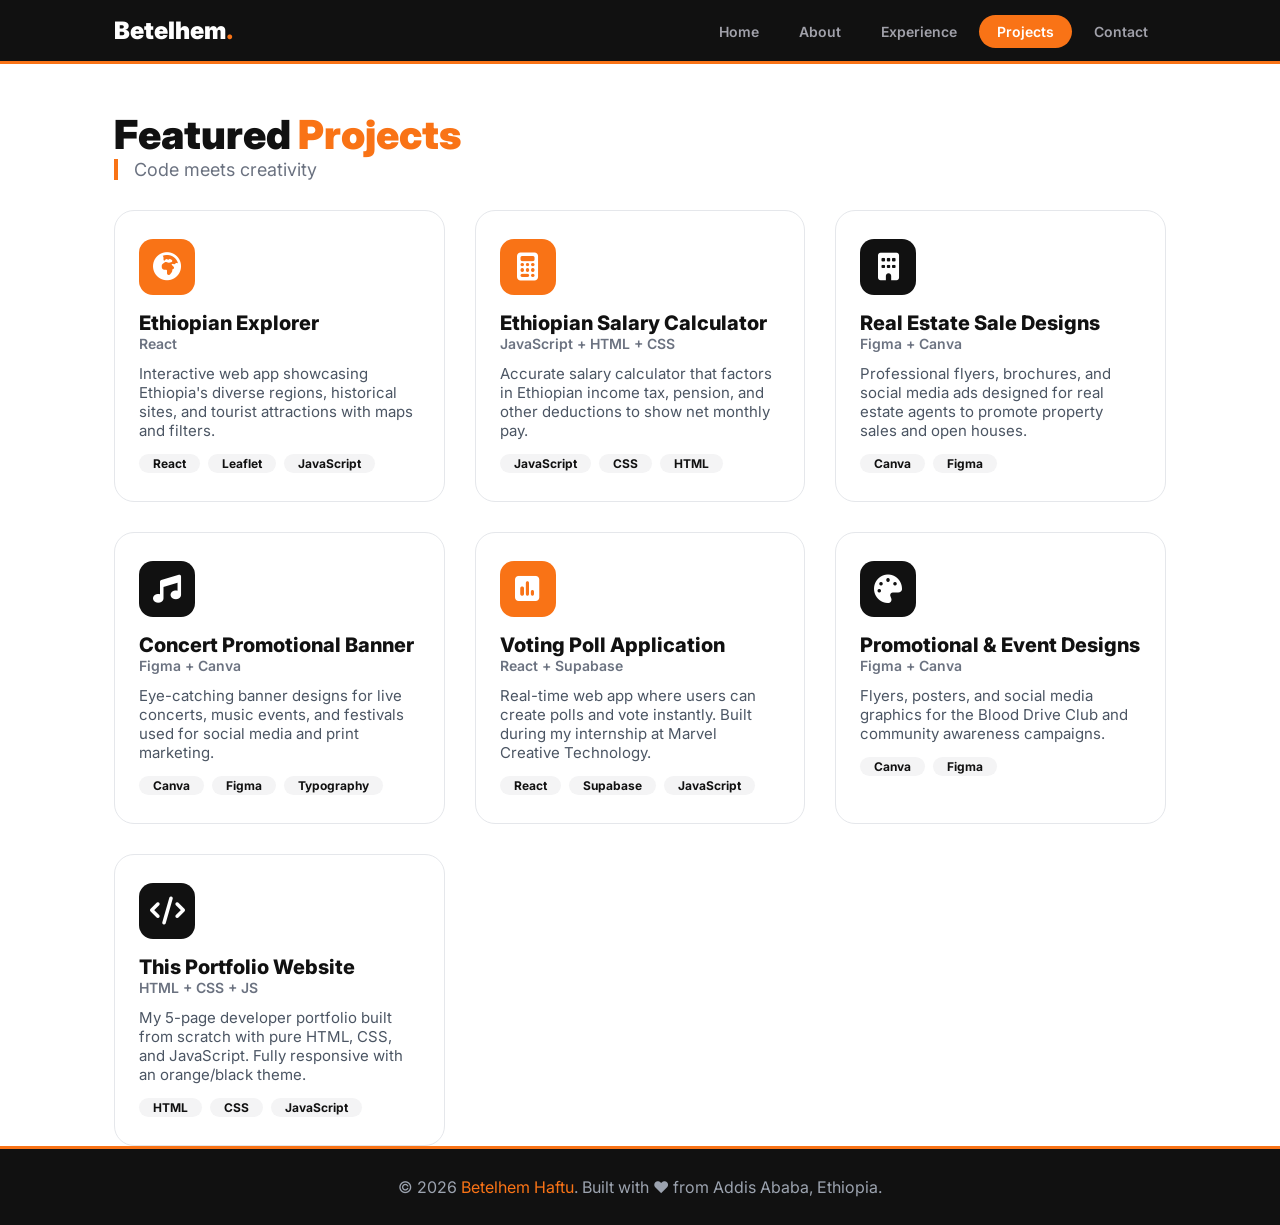
==== projects.html @ 637dbca3 "Add files via upload" ====
<!DOCTYPE html>
<html lang="en">
<head>
    <meta charset="UTF-8">
    <meta name="viewport" content="width=device-width, initial-scale=1.0">
    <title>Betelhem Haftu | Projects</title>
    <link rel="stylesheet" href="https://cdnjs.cloudflare.com/ajax/libs/font-awesome/6.5.0/css/all.min.css">
    <link href="https://fonts.googleapis.com/css2?family=Inter:wght@400;600;700;800;900&display=swap" rel="stylesheet">
    <link rel="stylesheet" href="style.css">
</head>
<body>

    <!-- ===== NAVIGATION ===== -->
    <nav class="navbar">
        <div class="container">
            <div class="logo">Betelhem<span>.</span></div>
            <ul class="nav-links">
                <li><a href="index.html">Home</a></li>
                <li><a href="about.html">About</a></li>
                <li><a href="experience.html">Experience</a></li>
                <li><a href="projects.html">Projects</a></li>
                <li><a href="contact.html">Contact</a></li>
            </ul>
        </div>
    </nav>

    <!-- ===== PROJECTS PAGE ===== -->
    <section>
        <div class="container">
            <div class="page-header">
                <h2>Featured <span>Projects</span></h2>
                <div class="subtitle">Code meets creativity</div>
            </div>

            <div class="card-grid">

                <!-- Project 1: Ethiopian Explorer -->
                <div class="card">
                    <div class="icon orange"><i class="fas fa-globe-africa"></i></div>
                    <h3>Ethiopian Explorer</h3>
                    <div class="meta">React</div>
                    <p>Interactive web app showcasing Ethiopia's diverse regions, historical sites, and tourist attractions with maps and filters.</p>
                    <div class="tags">
                        <span>React</span>
                        <span>Leaflet</span>
                        <span>JavaScript</span>
                    </div>
                </div>

                <!-- Project 2: Ethiopian Salary Calculator -->
                <div class="card">
                    <div class="icon orange"><i class="fas fa-calculator"></i></div>
                    <h3>Ethiopian Salary Calculator</h3>
                    <div class="meta">JavaScript + HTML + CSS</div>
                    <p>Accurate salary calculator that factors in Ethiopian income tax, pension, and other deductions to show net monthly pay.</p>
                    <div class="tags">
                        <span>JavaScript</span>
                        <span>CSS</span>
                        <span>HTML</span>
                    </div>
                </div>

                <!-- Project 3: Real Estate Sale Designs -->
                <div class="card">
                    <div class="icon"><i class="fas fa-building"></i></div>
                    <h3>Real Estate Sale Designs</h3>
                    <div class="meta">Figma + Canva</div>
                    <p>Professional flyers, brochures, and social media ads designed for real estate agents to promote property sales and open houses.</p>
                    <div class="tags">
                        <span>Canva</span>
                        <span>Figma</span>
                    </div>
                </div>

                <!-- Project 4: Concert Promotional Banner -->
                <div class="card">
                    <div class="icon"><i class="fas fa-music"></i></div>
                    <h3>Concert Promotional Banner</h3>
                    <div class="meta">Figma + Canva</div>
                    <p>Eye-catching banner designs for live concerts, music events, and festivals used for social media and print marketing.</p>
                    <div class="tags">
                        <span>Canva</span>
                        <span>Figma</span>
                        <span>Typography</span>
                    </div>
                </div>

                <!-- Project 5: Voting Poll App -->
                <div class="card">
                    <div class="icon orange"><i class="fas fa-poll"></i></div>
                    <h3>Voting Poll Application</h3>
                    <div class="meta">React + Supabase</div>
                    <p>Real-time web app where users can create polls and vote instantly. Built during my internship at Marvel Creative Technology.</p>
                    <div class="tags">
                        <span>React</span>
                        <span>Supabase</span>
                        <span>JavaScript</span>
                    </div>
                </div>

                <!-- Project 6: Promotional & Event Designs -->
                <div class="card">
                    <div class="icon"><i class="fas fa-palette"></i></div>
                    <h3>Promotional &amp; Event Designs</h3>
                    <div class="meta">Figma + Canva
                    </div>
                    <p>Flyers, posters, and social media graphics for the Blood Drive Club and community awareness campaigns.</p>
                    <div class="tags">
                        <span>Canva</span>
                        <span>Figma</span>
                    </div>
                </div>

                <!-- Project 7: This Portfolio Website -->
                <div class="card">
                    <div class="icon"><i class="fas fa-code"></i></div>
                    <h3>This Portfolio Website</h3>
                    <div class="meta">HTML + CSS + JS</div>
                    <p>My 5-page developer portfolio built from scratch with pure HTML, CSS, and JavaScript. Fully responsive with an orange/black theme.</p>
                    <div class="tags">
                        <span>HTML</span>
                        <span>CSS</span>
                        <span>JavaScript</span>
                    </div>
                </div>

            </div>
        </div>
    </section>

    <!-- ===== FOOTER ===== -->
    <footer class="footer">
        <div class="container">
            © 2026 <span>Betelhem Haftu</span>. Built with ❤️ from Addis Ababa, Ethiopia.
        </div>
    </footer>

    <script src="script.js"></script>
</body>
</html>
---- style.css ----
/* ============================================
   style.css - Orange, Black, White Theme
   ============================================ */

:root {
    --orange: #F97316;
    --orange-dark: #EA580C;
    --orange-light: #FFEDD5;
    --black: #111111;
    --white: #FFFFFF;
    --gray-text: #6B7280;
}

* {
    margin: 0;
    padding: 0;
    box-sizing: border-box;
}

body {
    font-family: 'Inter', sans-serif;
    background: var(--white);
    color: var(--black);
    padding-top: 80px;
    min-height: 100vh;
    display: flex;
    flex-direction: column;
}

.container {
    max-width: 1100px;
    margin: 0 auto;
    padding: 0 24px;
}

a {
    text-decoration: none;
}

/* ===== NAVIGATION ===== */
.navbar {
    position: fixed;
    top: 0;
    left: 0;
    width: 100%;
    background: var(--black);
    padding: 16px 0;
    z-index: 999;
    border-bottom: 3px solid var(--orange);
}

.navbar .container {
    display: flex;
    justify-content: space-between;
    align-items: center;
    flex-wrap: wrap;
}

.logo {
    color: var(--white);
    font-size: 24px;
    font-weight: 900;
}
.logo span {
    color: var(--orange);
}

.nav-links {
    display: flex;
    gap: 4px;
    list-style: none;
    flex-wrap: wrap;
}

.nav-links a {
    color: #A1A1AA;
    font-weight: 600;
    font-size: 14px;
    padding: 8px 18px;
    border-radius: 30px;
    transition: 0.3s;
}

.nav-links a:hover {
    color: var(--white);
    background: #2A2A2A;
}

.nav-links a.active {
    color: var(--white);
    background: var(--orange);
}

/* ===== PAGE HEADERS ===== */
.page-header {
    padding: 30px 0 20px;
}
.page-header h2 {
    font-size: 40px;
    font-weight: 900;
}
.page-header h2 span {
    color: var(--orange);
}
.page-header .subtitle {
    color: var(--gray-text);
    font-size: 18px;
    border-left: 4px solid var(--orange);
    padding-left: 16px;
}

/* ===== HOME HERO ===== */
.hero {
    min-height: 60vh;
    display: flex;
    align-items: center;
}
.hero .badge {
    display: inline-block;
    background: var(--orange-light);
    color: var(--orange-dark);
    font-weight: 700;
    font-size: 13px;
    padding: 4px 18px;
    border-radius: 30px;
    letter-spacing: 2px;
    margin-bottom: 16px;
}
.hero h1 {
    font-size: 54px;
    font-weight: 900;
    line-height: 1.1;
}
.hero h1 span {
    color: var(--orange);
}
.hero .bio {
    font-size: 18px;
    color: var(--gray-text);
    max-width: 550px;
    margin: 20px 0 32px;
}

.btn-primary {
    background: var(--orange);
    color: var(--white);
    padding: 14px 36px;
    border-radius: 40px;
    font-weight: 700;
    display: inline-block;
    transition: 0.3s;
}
.btn-primary:hover {
    background: var(--orange-dark);
    transform: scale(1.04);
}

.btn-secondary {
    background: transparent;
    color: var(--black);
    padding: 14px 36px;
    border-radius: 40px;
    font-weight: 700;
    display: inline-block;
    border: 2px solid var(--black);
    margin-left: 12px;
}
.btn-secondary:hover {
    background: var(--black);
    color: var(--white);
}

.tech-strip {
    display: flex;
    gap: 28px;
    font-size: 38px;
    color: #9CA3AF;
    margin-top: 40px;
    flex-wrap: wrap;
}
.tech-strip i:hover {
    color: var(--orange);
    transform: scale(1.15);
}

/* ===== STATS BAR ===== */
.stats-bar {
    background: var(--black);
    color: var(--white);
    padding: 50px 0;
    margin-top: 20px;
}
.stats-grid {
    display: flex;
    justify-content: space-around;
    flex-wrap: wrap;
    gap: 30px;
    text-align: center;
}
.stat-item h3 {
    font-size: 44px;
    font-weight: 900;
    color: var(--orange);
}
.stat-item p {
    font-size: 16px;
    color: #9CA3AF;
}

/* ===== ABOUT ===== */
.about-grid {
    display: grid;
    grid-template-columns: 1fr 1fr;
    gap: 40px;
    margin-top: 20px;
}
.about-text p {
    margin-bottom: 16px;
    color: #374151;
}

.skill-tags {
    display: flex;
    flex-wrap: wrap;
    gap: 10px;
    margin-top: 12px;
}
.skill-tags span {
    background: var(--black);
    color: var(--white);
    padding: 6px 20px;
    border-radius: 30px;
    font-size: 14px;
    font-weight: 600;
}
.skill-tags .design {
    background: var(--orange);
}

.cert-list {
    list-style: none;
    margin-top: 12px;
}
.cert-list li {
    padding: 8px 0;
    border-bottom: 1px solid #E5E7EB;
    font-size: 15px;
    color: #374151;
}
.cert-list li i {
    color: var(--orange);
    margin-right: 10px;
}

/* ===== CARDS ===== */
.card-grid {
    display: grid;
    grid-template-columns: repeat(auto-fit, minmax(300px, 1fr));
    gap: 30px;
    margin-top: 10px;
}
.card {
    background: var(--white);
    border: 1px solid #E5E7EB;
    border-radius: 20px;
    padding: 28px 24px;
    transition: 0.3s;
}
.card:hover {
    border-color: var(--orange);
    transform: translateY(-6px);
}
.card .icon {
    font-size: 28px;
    color: var(--white);
    background: var(--black);
    width: 56px;
    height: 56px;
    display: flex;
    align-items: center;
    justify-content: center;
    border-radius: 14px;
    margin-bottom: 16px;
}
.card .icon.orange {
    background: var(--orange);
}
.card h3 {
    font-size: 20px;
    font-weight: 800;
}
.card .meta {
    font-size: 14px;
    color: var(--gray-text);
    font-weight: 600;
    margin-bottom: 12px;
}
.card p {
    color: #4B5563;
    font-size: 15px;
}
.card .tags {
    display: flex;
    flex-wrap: wrap;
    gap: 8px;
    margin-top: 14px;
}
.card .tags span {
    background: #F4F4F5;
    padding: 2px 14px;
    border-radius: 30px;
    font-size: 12px;
    font-weight: 700;
}

/* ===== CONTACT ===== */
.contact-wrap {
    display: flex;
    flex-direction: column;
    align-items: center;
    text-align: center;
    padding: 20px 0 40px;
}
.contact-wrap p {
    font-size: 18px;
    color: var(--gray-text);
    max-width: 480px;
    margin-bottom: 32px;
}
.social-big {
    display: flex;
    gap: 24px;
    flex-wrap: wrap;
    justify-content: center;
}
.social-big a {
    display: flex;
    align-items: center;
    justify-content: center;
    width: 64px;
    height: 64px;
    border-radius: 50%;
    background: var(--black);
    color: var(--white);
    font-size: 28px;
    transition: 0.3s;
    border: 2px solid var(--black);
}
.social-big a:hover {
    background: var(--orange);
    border-color: var(--orange);
    transform: scale(1.08);
}
.contact-info {
    margin-top: 32px;
    font-size: 16px;
}
.contact-info i {
    color: var(--orange);
    width: 28px;
}
.contact-info div {
    margin: 8px 0;
}

/* ===== FOOTER ===== */
.footer {
    background: var(--black);
    color: #9CA3AF;
    text-align: center;
    padding: 28px 0;
    margin-top: auto;
    border-top: 3px solid var(--orange);
}
.footer span {
    color: var(--orange);
}

@media (max-width: 768px) {
    .navbar .container {
        flex-direction: column;
        gap: 12px;
    }
    .nav-links {
        justify-content: center;
    }
    .nav-links a {
        font-size: 12px;
        padding: 6px 14px;
    }
    .hero h1 {
        font-size: 34px;
    }
    .about-grid {
        grid-template-columns: 1fr;
    }
    .page-header h2 {
        font-size: 30px;
    }
    .btn-secondary {
        margin-left: 0;
        margin-top: 10px;
    }
    .tech-strip {
        font-size: 28px;
        gap: 18px;
    }
}
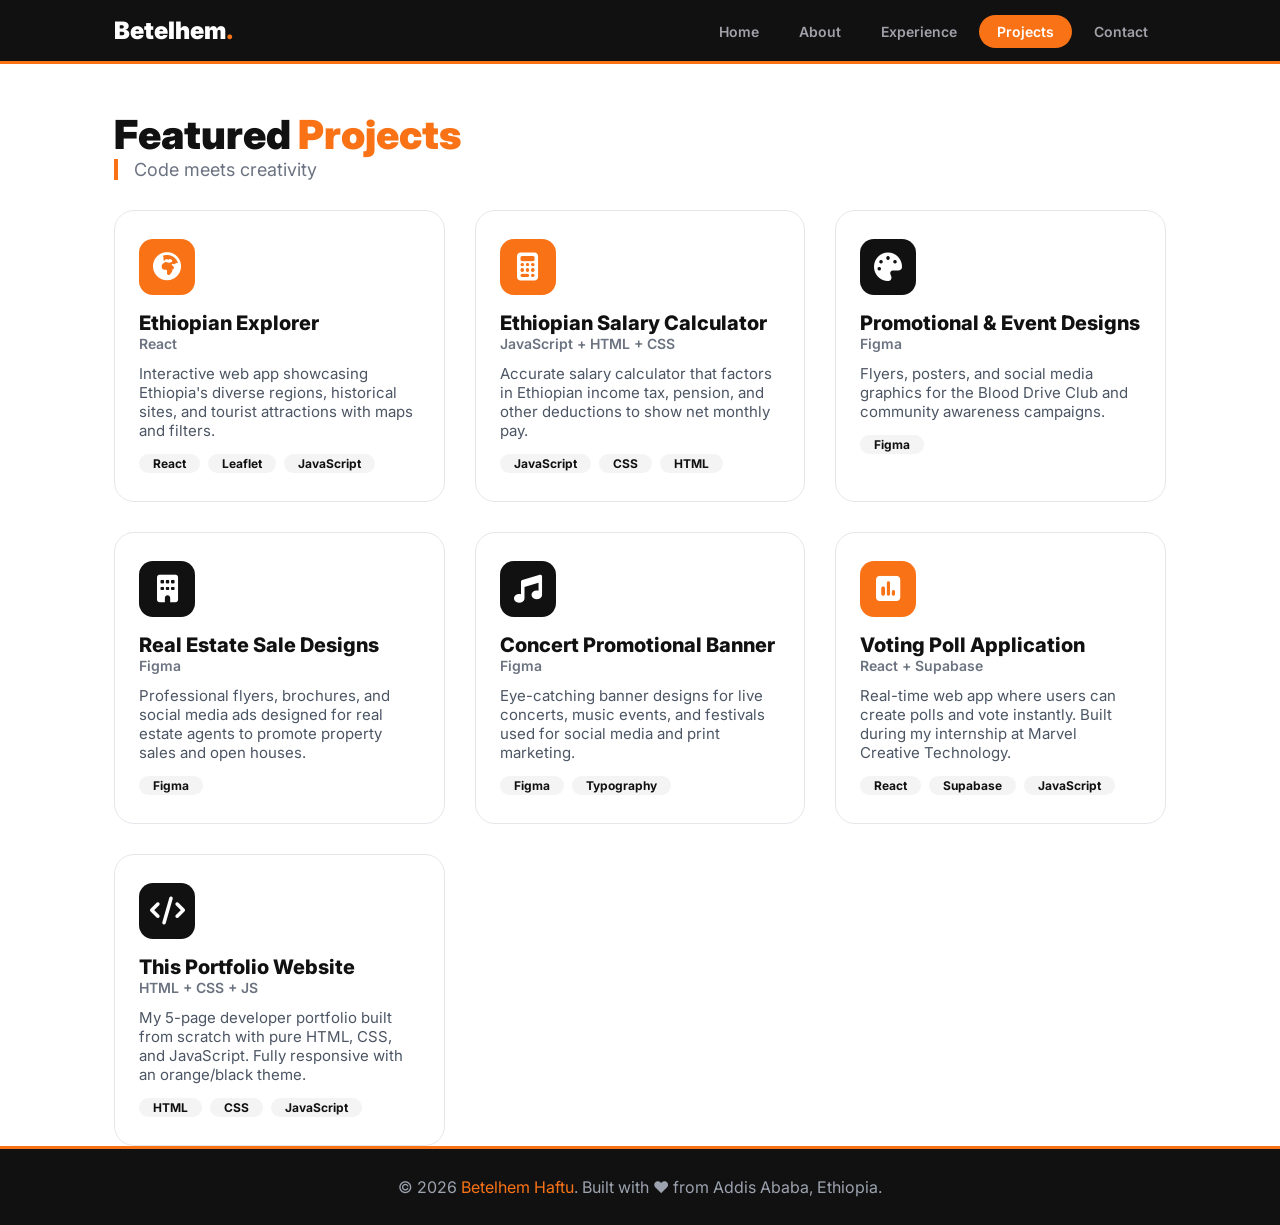
==== commit 7cb5cc8a: "Fix HTML formatting and clean up projects page" ====
--- a/projects.html
+++ b/projects.html
@@ -59,15 +59,25 @@
                         <span>HTML</span>
                     </div>
                 </div>
+                 <!-- Project 6: Promotional & Event Designs -->
+                <div class="card">
+                    <div class="icon"><i class="fas fa-palette"></i></div>
+                    <h3>Promotional &amp; Event Designs</h3>
+                    <div class="meta">Figma 
+                    </div>
+                    <p>Flyers, posters, and social media graphics for the Blood Drive Club and community awareness campaigns.</p>
+                    <div class="tags">
+                        <span>Figma</span>
+                    </div>
+                </div>
 
                 <!-- Project 3: Real Estate Sale Designs -->
                 <div class="card">
                     <div class="icon"><i class="fas fa-building"></i></div>
                     <h3>Real Estate Sale Designs</h3>
-                    <div class="meta">Figma + Canva</div>
+                    <div class="meta">Figma </div>
                     <p>Professional flyers, brochures, and social media ads designed for real estate agents to promote property sales and open houses.</p>
                     <div class="tags">
-                        <span>Canva</span>
                         <span>Figma</span>
                     </div>
                 </div>
@@ -76,10 +86,9 @@
                 <div class="card">
                     <div class="icon"><i class="fas fa-music"></i></div>
                     <h3>Concert Promotional Banner</h3>
-                    <div class="meta">Figma + Canva</div>
+                    <div class="meta">Figma </div>
                     <p>Eye-catching banner designs for live concerts, music events, and festivals used for social media and print marketing.</p>
                     <div class="tags">
-                        <span>Canva</span>
                         <span>Figma</span>
                         <span>Typography</span>
                     </div>
@@ -97,20 +106,6 @@
                         <span>JavaScript</span>
                     </div>
                 </div>
-
-                <!-- Project 6: Promotional & Event Designs -->
-                <div class="card">
-                    <div class="icon"><i class="fas fa-palette"></i></div>
-                    <h3>Promotional &amp; Event Designs</h3>
-                    <div class="meta">Figma + Canva
-                    </div>
-                    <p>Flyers, posters, and social media graphics for the Blood Drive Club and community awareness campaigns.</p>
-                    <div class="tags">
-                        <span>Canva</span>
-                        <span>Figma</span>
-                    </div>
-                </div>
-
                 <!-- Project 7: This Portfolio Website -->
                 <div class="card">
                     <div class="icon"><i class="fas fa-code"></i></div>
